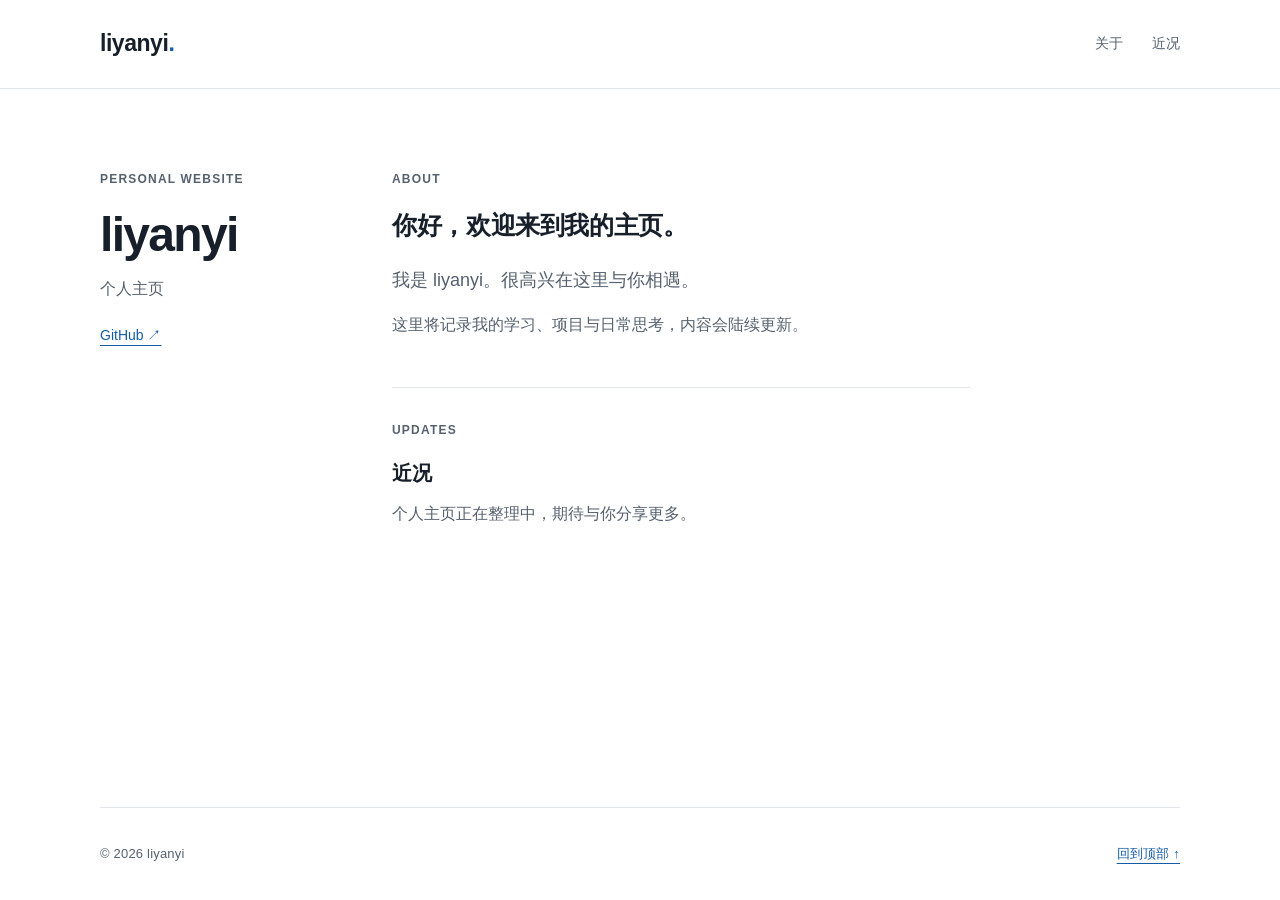
==== index.html @ a484a3bd "Publish liyanyi personal homepage" ====
<!doctype html>
<html lang="zh-CN">
  <head>
    <meta charset="utf-8">
    <meta name="viewport" content="width=device-width, initial-scale=1">
    <meta name="description" content="liyanyi 的个人主页。">
    <link rel="canonical" href="https://liyanyi1123.github.io/">
    <meta name="color-scheme" content="light">
    <title>liyanyi · 个人主页</title>
    <link rel="icon" href="favicon.svg" type="image/svg+xml">
    <link rel="stylesheet" href="style.css">
  </head>
  <body>
    <a class="skip-link" href="#main">跳转到正文</a>
    <header class="header">
      <div class="header-inner">
        <a class="site-name" href="./" aria-label="liyanyi 首页">liyanyi<span aria-hidden="true">.</span></a>
        <nav aria-label="主导航">
          <a href="#about">关于</a>
          <a href="#updates">近况</a>
        </nav>
      </div>
    </header>
    <main id="main" class="layout">
      <aside class="profile" aria-label="个人信息">
        <p class="profile-label" lang="en">PERSONAL WEBSITE</p>
        <h1>liyanyi</h1>
        <p class="profile-description">个人主页</p>
        <a class="profile-github" href="https://github.com/liyanyi1123">GitHub ↗</a>
      </aside>
      <div class="content">
        <section id="about" aria-labelledby="about-title">
          <p class="section-label" lang="en">ABOUT</p>
          <h2 id="about-title">你好，欢迎来到我的主页。</h2>
          <p class="intro">我是 liyanyi。很高兴在这里与你相遇。</p>
          <p>这里将记录我的学习、项目与日常思考，内容会陆续更新。</p>
        </section>
        <section id="updates" class="updates" aria-labelledby="updates-title">
          <p class="section-label" lang="en">UPDATES</p>
          <h2 id="updates-title">近况</h2>
          <p>个人主页正在整理中，期待与你分享更多。</p>
        </section>
      </div>
    </main>
    <footer class="footer">
      <span>© 2026 liyanyi</span>
      <a href="#main">回到顶部 ↑</a>
    </footer>
  </body>
</html>
---- style.css ----
:root {
  color-scheme: light;
  --background: #fff;
  --text: #17202a;
  --muted: #56616e;
  --link: #145ba6;
  --border: #e1e5eb;
  font-family: -apple-system, BlinkMacSystemFont, "Segoe UI", "PingFang SC", "Microsoft YaHei", sans-serif;
  font-size: 16px;
  line-height: 1.7;
  color: var(--text);
  background: var(--background);
}
* { box-sizing: border-box; }
body { margin: 0; min-height: 100svh; display: flex; flex-direction: column; }
a { color: var(--link); text-underline-offset: 5px; }
a:hover { text-decoration-thickness: 2px; }
a:focus-visible { outline: 2px solid var(--link); outline-offset: 5px; }
[id] { scroll-margin-top: 24px; }
.skip-link { position: absolute; top: 12px; left: 12px; padding: 12px; background: #fff; z-index: 2; transform: translateY(-200%); }
.skip-link:focus { transform: translateY(0); }
.header { border-bottom: 1px solid var(--border); }
.header-inner, .layout, .footer { width: min(1080px, calc(100% - 96px)); margin-inline: auto; }
.header-inner { min-height: 88px; display: flex; justify-content: space-between; align-items: center; gap: 24px; }
.site-name { color: var(--text); font-weight: 600; font-size: 23px; letter-spacing: -0.02em; text-decoration: none; }
.site-name span { color: var(--link); }
nav { display: flex; gap: 28px; }
nav a { display: inline-flex; align-items: center; min-height: 44px; color: var(--muted); text-decoration: none; font-size: 14px; letter-spacing: .015em; }
nav a:hover { color: var(--link); text-decoration: underline; }
.layout { display: grid; grid-template-columns: 220px minmax(0, 1fr); gap: 72px; padding-block: 80px 96px; flex: 1; }
.profile { align-self: start; }
.profile-label, .section-label { color: var(--muted); font-size: 12px; font-weight: 600; letter-spacing: .1em; margin: 0 0 18px; }
h1 { font-size: 48px; font-weight: 600; line-height: 1.15; letter-spacing: -.035em; margin: 0 0 12px; }
.profile-description { color: var(--muted); margin: 0; }
.profile-github { display: inline-flex; align-items: center; min-height: 44px; margin-top: 12px; font-size: 14px; }
.content { max-width: 65ch; min-width: 0; }
h2 { font-size: 25px; font-weight: 600; line-height: 1.5; letter-spacing: -.015em; margin: 0 0 20px; text-wrap: balance; }
p { margin: 0 0 16px; text-wrap: pretty; }
.intro { font-size: 18px; }
.content section > p:not(.section-label) { color: var(--muted); }
.updates { margin-top: 48px; padding-top: 32px; border-top: 1px solid var(--border); }
.updates h2 { font-size: 20px; margin-bottom: 12px; }
.footer { border-top: 1px solid var(--border); padding-block: 24px; display: flex; align-items: center; justify-content: space-between; gap: 24px; color: var(--muted); font-size: 13px; letter-spacing: .015em; }
.footer a { min-height: 44px; display: inline-flex; align-items: center; }
@media (max-width: 800px) {
  .layout { grid-template-columns: 180px minmax(0, 1fr); gap: 40px; }
}
@media (max-width: 680px) {
  .header-inner, .layout, .footer { width: calc(100% - 48px); }
  .header-inner { min-height: 76px; }
  nav { gap: 20px; }
  .layout { grid-template-columns: 1fr; gap: 40px; padding-block: 40px 64px; }
  .profile { padding-bottom: 32px; border-bottom: 1px solid var(--border); }
  h1 { font-size: 40px; }
  h2 { font-size: 23px; }
  .updates { margin-top: 32px; }
}
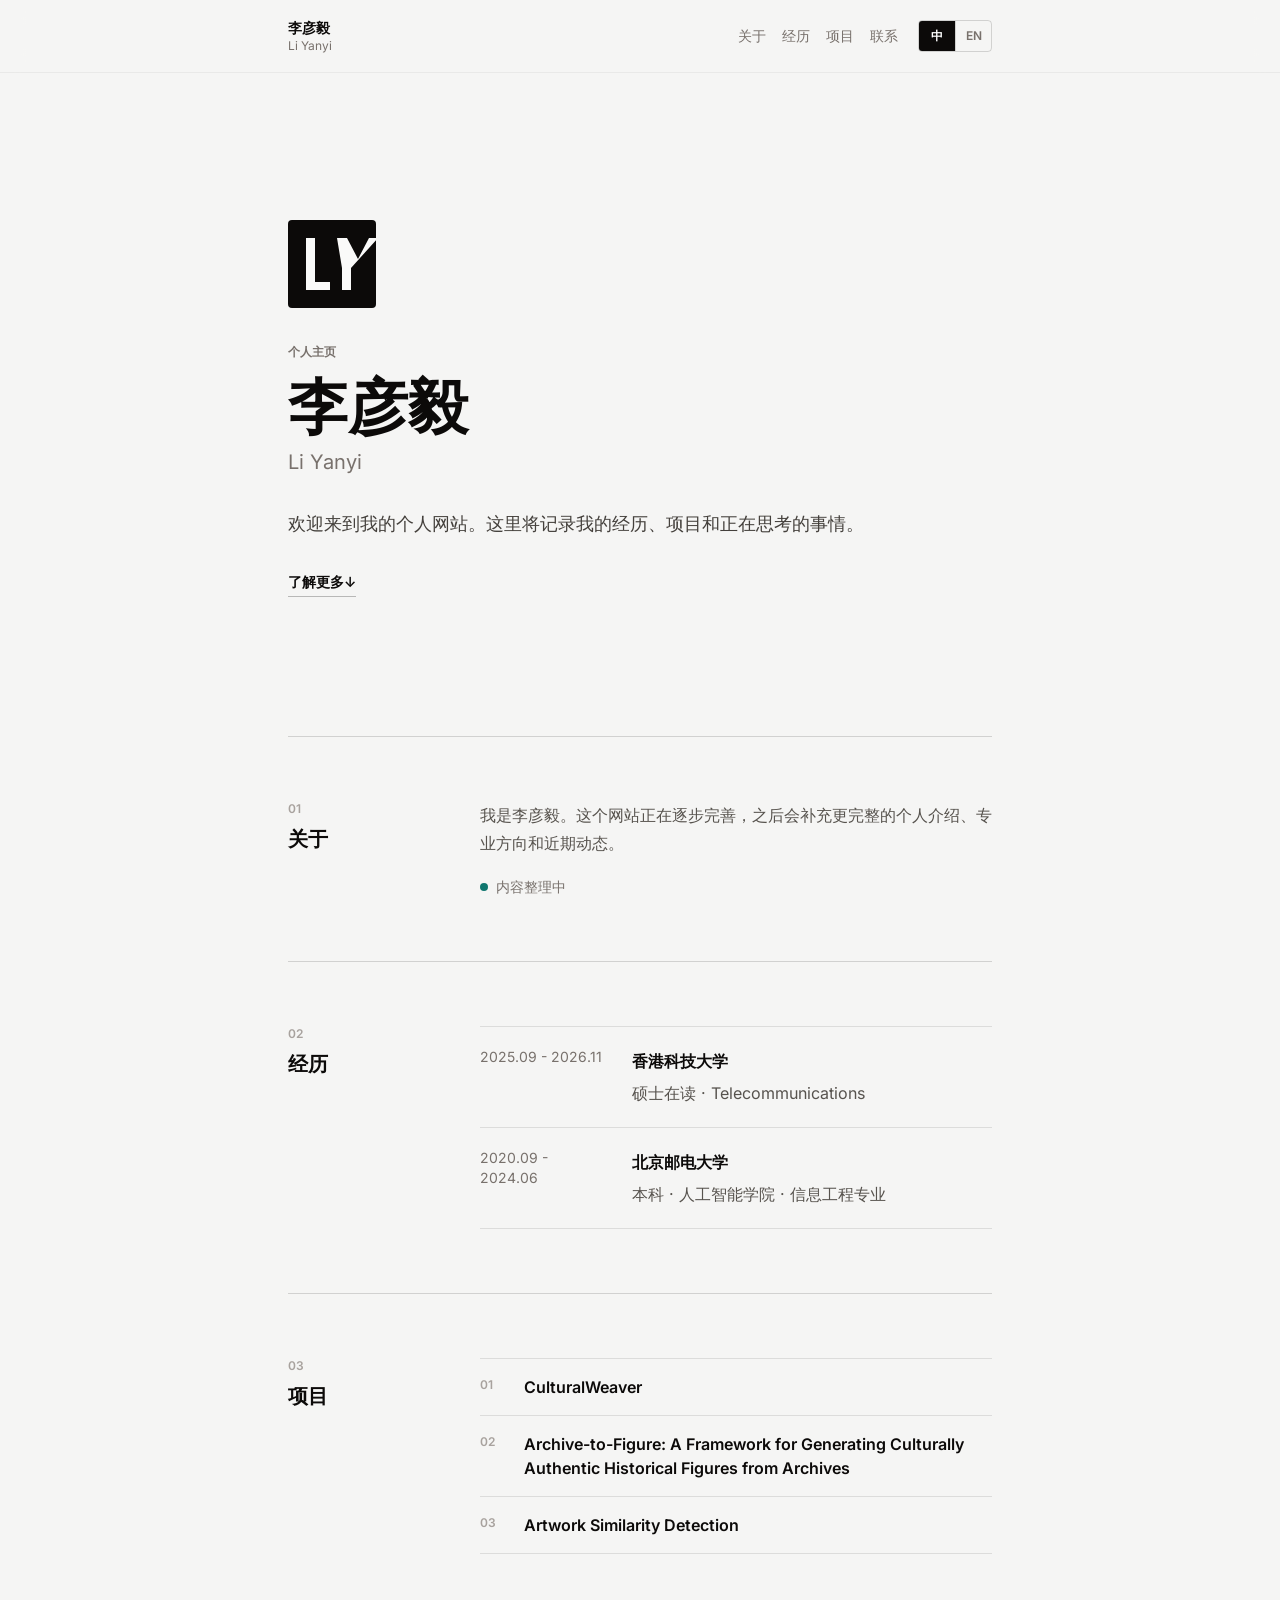
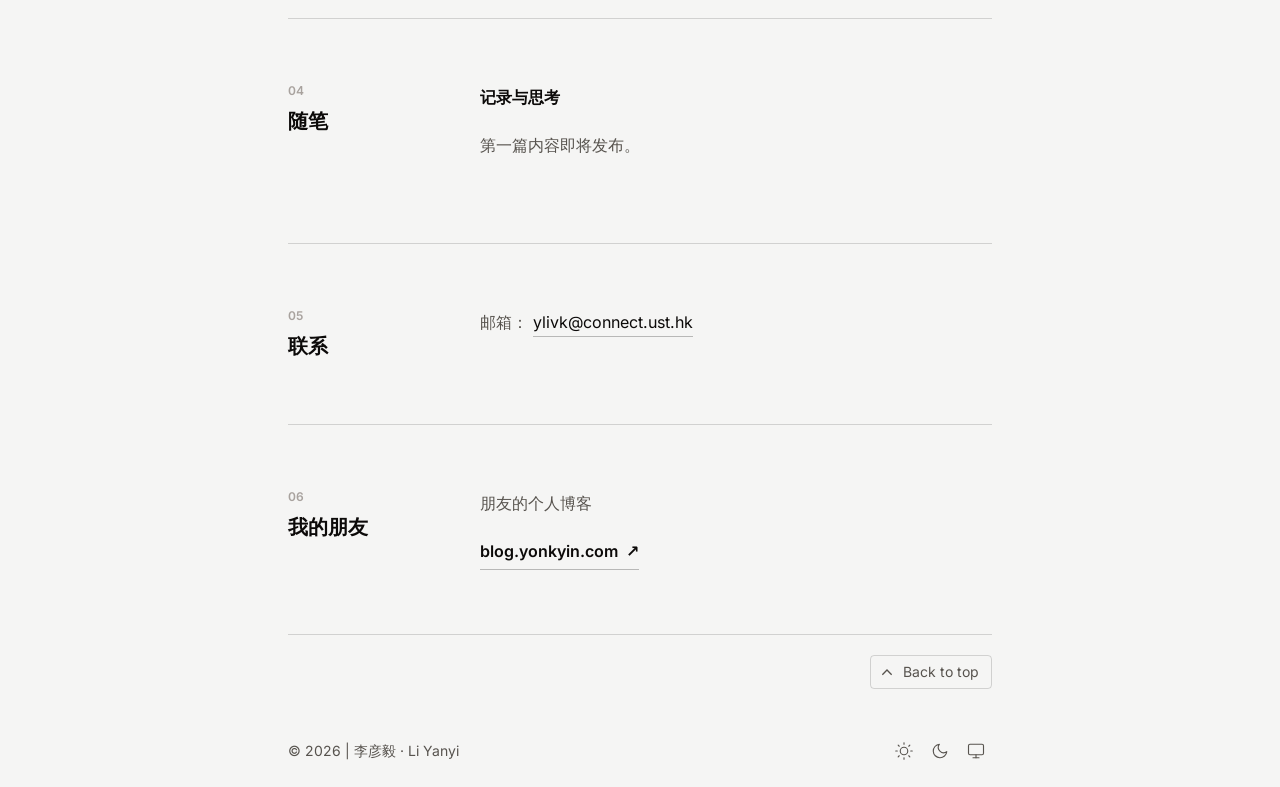
==== commit 794b2827: "Replace starter homepage with bilingual Li Yanyi portfolio" ====
--- a/index.html
+++ b/index.html
@@ -1,50 +1,159 @@
-<!doctype html>
-<html lang="zh-CN">
-  <head>
-    <meta charset="utf-8">
-    <meta name="viewport" content="width=device-width, initial-scale=1">
-    <meta name="description" content="liyanyi 的个人主页。">
-    <link rel="canonical" href="https://liyanyi1123.github.io/">
-    <meta name="color-scheme" content="light">
-    <title>liyanyi · 个人主页</title>
-    <link rel="icon" href="favicon.svg" type="image/svg+xml">
-    <link rel="stylesheet" href="style.css">
-  </head>
-  <body>
-    <a class="skip-link" href="#main">跳转到正文</a>
-    <header class="header">
-      <div class="header-inner">
-        <a class="site-name" href="./" aria-label="liyanyi 首页">liyanyi<span aria-hidden="true">.</span></a>
-        <nav aria-label="主导航">
-          <a href="#about">关于</a>
-          <a href="#updates">近况</a>
-        </nav>
-      </div>
-    </header>
-    <main id="main" class="layout">
-      <aside class="profile" aria-label="个人信息">
-        <p class="profile-label" lang="en">PERSONAL WEBSITE</p>
-        <h1>liyanyi</h1>
-        <p class="profile-description">个人主页</p>
-        <a class="profile-github" href="https://github.com/liyanyi1123">GitHub ↗</a>
-      </aside>
-      <div class="content">
-        <section id="about" aria-labelledby="about-title">
-          <p class="section-label" lang="en">ABOUT</p>
-          <h2 id="about-title">你好，欢迎来到我的主页。</h2>
-          <p class="intro">我是 liyanyi。很高兴在这里与你相遇。</p>
-          <p>这里将记录我的学习、项目与日常思考，内容会陆续更新。</p>
-        </section>
-        <section id="updates" class="updates" aria-labelledby="updates-title">
-          <p class="section-label" lang="en">UPDATES</p>
-          <h2 id="updates-title">近况</h2>
-          <p>个人主页正在整理中，期待与你分享更多。</p>
-        </section>
-      </div>
-    </main>
-    <footer class="footer">
-      <span>© 2026 liyanyi</span>
-      <a href="#main">回到顶部 ↑</a>
-    </footer>
-  </body>
-</html>
+<!DOCTYPE html><html lang="zh-CN" data-language="zh"> <head><!-- Global Metadata --><meta charset="utf-8"><meta name="viewport" content="width=device-width,initial-scale=1"><link rel="icon" type="image/svg+xml" href="/liyanyi-mark.svg"><meta name="generator" content="Astro v5.18.2"><!-- Font preloads --><link rel="preload" href="/_astro/inter-latin-400-normal.C38fXH4l.woff2" as="font" type="font/woff2" crossorigin><link rel="preload" href="/_astro/inter-latin-600-normal.LgqL8muc.woff2" as="font" type="font/woff2" crossorigin><!-- Canonical URL --><link rel="canonical" href="https://liyanyi1123.github.io/"><!-- Primary Meta Tags --><title>李彦毅 · Li Yanyi</title><meta name="title" content="李彦毅 · Li Yanyi"><meta name="description" content="李彦毅的个人网站。The personal website of Li Yanyi."><!-- Open Graph / Facebook --><meta property="og:type" content="website"><meta property="og:url" content="https://liyanyi1123.github.io/"><meta property="og:title" content="李彦毅 · Li Yanyi"><meta property="og:description" content="李彦毅的个人网站。The personal website of Li Yanyi."><!-- Twitter --><meta property="twitter:card" content="summary_large_image"><meta property="twitter:url" content="https://liyanyi1123.github.io/"><meta property="twitter:title" content="李彦毅 · Li Yanyi"><meta property="twitter:description" content="李彦毅的个人网站。The personal website of Li Yanyi."><meta name="astro-view-transitions-enabled" content="true"><meta name="astro-view-transitions-fallback" content="animate"><script type="module" src="/_astro/ClientRouter.astro_astro_type_script_index_0_lang.CDGfc0hd.js"></script><script type="module">document.addEventListener("astro:before-swap",e=>[...e.newDocument.head.querySelectorAll('link[as="font"]')].forEach(o=>o.remove()));</script><script>
+  function init() {
+    preloadTheme();
+    preloadLanguage();
+    onScroll();
+    animate();
+
+    const backToTop = document.getElementById("back-to-top");
+    backToTop?.addEventListener("click", (event) => scrollToTop(event));
+
+    const backToPrev = document.getElementById("back-to-prev");
+    backToPrev?.addEventListener("click", () => window.history.back());
+
+    const lightThemeButton = document.getElementById("light-theme-button");
+    lightThemeButton?.addEventListener("click", () => {
+      localStorage.setItem("theme", "light");
+      toggleTheme(false);
+    });
+
+    const darkThemeButton = document.getElementById("dark-theme-button");
+    darkThemeButton?.addEventListener("click", () => {
+      localStorage.setItem("theme", "dark");
+      toggleTheme(true);
+    });
+
+    const systemThemeButton = document.getElementById("system-theme-button");
+    systemThemeButton?.addEventListener("click", () => {
+      localStorage.setItem("theme", "system");
+      toggleTheme(window.matchMedia("(prefers-color-scheme: dark)").matches);
+    });
+
+    const zhLanguageButton = document.getElementById("language-zh-button");
+    zhLanguageButton?.addEventListener("click", () => setLanguage("zh"));
+
+    const enLanguageButton = document.getElementById("language-en-button");
+    enLanguageButton?.addEventListener("click", () => setLanguage("en"));
+
+    window.matchMedia("(prefers-color-scheme: dark)")
+      .addEventListener("change", event => {
+        if (localStorage.theme === "system" || !localStorage.theme) {
+          toggleTheme(event.matches);
+        }
+      }
+    );
+
+    document.addEventListener("scroll", onScroll);
+  }
+
+  function animate() {
+    const animateElements = document.querySelectorAll(".animate");
+
+    animateElements.forEach((element, index) => {
+      setTimeout(() => {
+        element.classList.add("show");
+      }, index * 150);
+    });
+  }
+
+  function onScroll() {
+    if (window.scrollY > 0) {
+      document.documentElement.classList.add("scrolled");
+    } else {
+      document.documentElement.classList.remove("scrolled");
+    }
+  }
+
+  function scrollToTop(event) {
+    event.preventDefault();
+    window.scrollTo({
+      top: 0,
+      behavior: "smooth"
+    });
+  }
+
+function toggleTheme(dark) {
+    const css = document.createElement("style");
+
+    css.appendChild(
+      document.createTextNode(
+        `* {
+             -webkit-transition: none !important;
+             -moz-transition: none !important;
+             -o-transition: none !important;
+             -ms-transition: none !important;
+             transition: none !important;
+          }
+        `,
+      )
+    );
+
+    document.head.appendChild(css);
+
+    if (dark) {
+      document.documentElement.classList.add("dark");
+    } else {
+      document.documentElement.classList.remove("dark");
+    }
+
+  window.getComputedStyle(css).opacity;
+    document.head.removeChild(css);
+  }
+
+  function preloadTheme() {
+    const userTheme = localStorage.theme;
+
+    if (userTheme === "light" || userTheme === "dark") {
+      toggleTheme(userTheme === "dark");
+    } else {
+      toggleTheme(window.matchMedia("(prefers-color-scheme: dark)").matches);
+    }
+  }
+
+  function setLanguage(language) {
+    localStorage.setItem("language", language);
+    document.documentElement.dataset.language = language;
+    document.documentElement.lang = language === "zh" ? "zh-CN" : "en";
+
+    const zhButton = document.getElementById("language-zh-button");
+    const enButton = document.getElementById("language-en-button");
+    zhButton?.setAttribute("aria-pressed", String(language === "zh"));
+    enButton?.setAttribute("aria-pressed", String(language === "en"));
+  }
+
+  function preloadLanguage() {
+    const savedLanguage = localStorage.getItem("language");
+    setLanguage(savedLanguage === "en" ? "en" : "zh");
+  }
+
+  document.addEventListener("DOMContentLoaded", () => init());
+  document.addEventListener("astro:after-swap", () => init());
+  preloadTheme();
+  preloadLanguage();
+</script><link rel="stylesheet" href="/_astro/index.DJb2zrpa.css"></head> <body> <header> <div class="mx-auto w-full max-w-screen-md px-5 sm:px-8">  <div class="header-row"> <a href="/" target="_self" class="inline-block decoration-black/15 dark:decoration-white/30 hover:decoration-black/25 hover:dark:decoration-white/50 text-current hover:text-black hover:dark:text-white transition-colors duration-300 ease-in-out" aria-label="李彦毅主页 / Li Yanyi home">  <span class="brand-name">李彦毅</span> <span class="brand-name-en" lang="en">Li Yanyi</span>  </a> <div class="header-actions"> <nav class="site-nav" aria-label="主导航 / Primary navigation"> <a href="/#about"> <span class="lang-zh" lang="zh-CN">关于</span> <span class="lang-en" lang="en">About</span> </a> <a href="/#experience"> <span class="lang-zh" lang="zh-CN">经历</span> <span class="lang-en" lang="en">Experience</span> </a> <a href="/#projects"> <span class="lang-zh" lang="zh-CN">项目</span> <span class="lang-en" lang="en">Projects</span> </a> <a href="/#contact"> <span class="lang-zh" lang="zh-CN">联系</span> <span class="lang-en" lang="en">Contact</span> </a> </nav> <div class="language-switch" role="group" aria-label="语言 / Language"> <button id="language-zh-button" type="button" aria-pressed="true" lang="zh-CN">
+中
+</button> <button id="language-en-button" type="button" aria-pressed="false" lang="en">
+EN
+</button> </div> </div> </div>  </div> </header> <main>  <div class="mx-auto w-full max-w-screen-md px-5 sm:px-8">  <section class="hero animate" aria-labelledby="page-title"> <img class="brand-mark" src="/liyanyi-mark.svg" width="88" height="88" alt="" aria-hidden="true"> <p class="eyebrow"> <span class="lang-zh" lang="zh-CN">个人主页</span> <span class="lang-en" lang="en">Personal website</span> </p> <h1 id="page-title">李彦毅</h1> <p class="english-name" lang="en">Li Yanyi</p> <div class="hero-copy"> <p class="lang-zh" lang="zh-CN">
+欢迎来到我的个人网站。这里将记录我的经历、项目和正在思考的事情。
+</p> <p class="lang-en" lang="en">
+Welcome to my personal website. This is where I will share my experience,
+          projects, and ideas in progress.
+</p> </div> <a class="text-link" href="#about"> <span class="lang-zh" lang="zh-CN">了解更多</span> <span class="lang-en" lang="en">Learn more</span> <span aria-hidden="true"> ↓</span> </a> </section> <div class="section-list"> <section id="about" class="profile-section animate" aria-labelledby="about-title"> <div class="section-heading"> <p class="section-index">01</p> <h2 id="about-title"> <span class="lang-zh" lang="zh-CN">关于</span> <span class="lang-en" lang="en">About</span> </h2> </div> <div class="section-copy"> <p class="lang-zh" lang="zh-CN">
+我是李彦毅。这个网站正在逐步完善，之后会补充更完整的个人介绍、专业方向和近期动态。
+</p> <p class="lang-en" lang="en">
+I am Li Yanyi. This website is a work in progress; a fuller introduction,
+            professional focus, and recent updates will be added here.
+</p> <p class="status-line"> <span class="status-dot" aria-hidden="true"></span> <span class="lang-zh" lang="zh-CN">内容整理中</span> <span class="lang-en" lang="en">Content in progress</span> </p> </div> </section> <section id="experience" class="profile-section animate" aria-labelledby="experience-title"> <div class="section-heading"> <p class="section-index">02</p> <h2 id="experience-title"> <span class="lang-zh" lang="zh-CN">经历</span> <span class="lang-en" lang="en">Experience</span> </h2> </div> <div class="section-copy max-w-[42rem]"> <ol class="border-t border-black/10 dark:border-white/10" aria-label="教育经历 / Education"> <li class="grid gap-3 border-b border-black/10 py-5 sm:grid-cols-[8rem_minmax(0,1fr)] sm:gap-6 dark:border-white/10"> <p class="text-sm text-stone-500 dark:text-stone-400">2025.09 - 2026.11</p> <div class="space-y-1"> <p class="font-semibold text-stone-950 dark:text-white"> <span class="lang-zh" lang="zh-CN">香港科技大学</span> <span class="lang-en" lang="en">The Hong Kong University of Science and Technology</span> </p> <p> <span class="lang-zh" lang="zh-CN">硕士在读 · Telecommunications</span> <span class="lang-en" lang="en">Master's student · Telecommunications</span> </p> </div> </li> <li class="grid gap-3 border-b border-black/10 py-5 sm:grid-cols-[8rem_minmax(0,1fr)] sm:gap-6 dark:border-white/10"> <p class="text-sm text-stone-500 dark:text-stone-400">2020.09 - 2024.06</p> <div class="space-y-1"> <p class="font-semibold text-stone-950 dark:text-white"> <span class="lang-zh" lang="zh-CN">北京邮电大学</span> <span class="lang-en" lang="en">Beijing University of Posts and Telecommunications</span> </p> <p> <span class="lang-zh" lang="zh-CN">本科 · 人工智能学院 · 信息工程专业</span> <span class="lang-en" lang="en">Bachelor's · School of Artificial Intelligence · Information Engineering</span> </p> </div> </li> </ol> </div> </section> <section id="projects" class="profile-section animate" aria-labelledby="projects-title"> <div class="section-heading"> <p class="section-index">03</p> <h2 id="projects-title"> <span class="lang-zh" lang="zh-CN">项目</span> <span class="lang-en" lang="en">Projects</span> </h2> </div> <div class="section-copy max-w-[42rem]"> <ol class="border-t border-black/10 dark:border-white/10" aria-label="项目列表 / Project list"> <li class="grid grid-cols-[2rem_minmax(0,1fr)] gap-3 border-b border-black/10 py-4 dark:border-white/10"> <span class="pt-0.5 text-xs font-semibold text-stone-400 dark:text-stone-500" aria-hidden="true">01</span> <p class="font-semibold leading-6 text-stone-950 [overflow-wrap:anywhere] dark:text-white">
+CulturalWeaver
+</p> </li> <li class="grid grid-cols-[2rem_minmax(0,1fr)] gap-3 border-b border-black/10 py-4 dark:border-white/10"> <span class="pt-0.5 text-xs font-semibold text-stone-400 dark:text-stone-500" aria-hidden="true">02</span> <p class="font-semibold leading-6 text-stone-950 [overflow-wrap:anywhere] dark:text-white">
+Archive-to-Figure: A Framework for Generating Culturally Authentic Historical
+                Figures from Archives
+</p> </li> <li class="grid grid-cols-[2rem_minmax(0,1fr)] gap-3 border-b border-black/10 py-4 dark:border-white/10"> <span class="pt-0.5 text-xs font-semibold text-stone-400 dark:text-stone-500" aria-hidden="true">03</span> <p class="font-semibold leading-6 text-stone-950 [overflow-wrap:anywhere] dark:text-white">
+Artwork Similarity Detection
+</p> </li> </ol> </div> </section> <section id="notes" class="profile-section animate" aria-labelledby="notes-title"> <div class="section-heading"> <p class="section-index">04</p> <h2 id="notes-title"> <span class="lang-zh" lang="zh-CN">随笔</span> <span class="lang-en" lang="en">Notes</span> </h2> </div> <div class="section-copy placeholder-row"> <p class="placeholder-title"> <span class="lang-zh" lang="zh-CN">记录与思考</span> <span class="lang-en" lang="en">Writing and ideas</span> </p> <p class="lang-zh" lang="zh-CN">第一篇内容即将发布。</p> <p class="lang-en" lang="en">The first note is coming soon.</p> </div> </section> <section id="contact" class="profile-section animate" aria-labelledby="contact-title"> <div class="section-heading"> <p class="section-index">05</p> <h2 id="contact-title"> <span class="lang-zh" lang="zh-CN">联系</span> <span class="lang-en" lang="en">Contact</span> </h2> </div> <div class="section-copy"> <p> <span class="lang-zh" lang="zh-CN">邮箱：</span> <span class="lang-en" lang="en">Email: </span> <a class="inline-block border-b border-black/25 text-stone-950 transition-colors duration-200 [overflow-wrap:anywhere] hover:border-black dark:border-white/30 dark:text-white dark:hover:border-white" href="mailto:ylivk@connect.ust.hk">ylivk@connect.ust.hk</a> </p> </div> </section> <section id="friend" class="profile-section animate" aria-labelledby="friend-title"> <div class="section-heading"> <p class="section-index">06</p> <h2 id="friend-title"> <span class="lang-zh" lang="zh-CN">我的朋友</span> <span class="lang-en" lang="en">My friend</span> </h2> </div> <div class="section-copy"> <p class="lang-zh" lang="zh-CN">朋友的个人博客</p> <p class="lang-en" lang="en">A friend's personal blog</p> <a class="inline-flex items-center gap-2 border-b border-black/25 pb-1 font-semibold text-stone-950 transition-colors duration-200 [overflow-wrap:anywhere] hover:border-black dark:border-white/30 dark:text-white dark:hover:border-white" href="https://blog.yonkyin.com" target="_blank" rel="noreferrer" aria-label="blog.yonkyin.com（在新标签页打开） / opens in a new tab">
+blog.yonkyin.com
+<span aria-hidden="true">↗</span> </a> </div> </section> </div>  </div>  </main> <footer class="animate"> <div class="mx-auto w-full max-w-screen-md px-5 sm:px-8">  <div class="relative"> <div class="absolute right-0 -top-20"> <button id="back-to-top" class="relative group w-fit flex pl-8 pr-3 py-1.5 flex-nowrap rounded border border-black/15 dark:border-white/20 hover:bg-black/5 dark:hover:bg-white/5 hover:text-black dark:hover:text-white transition-colors duration-300 ease-in-out"> <svg xmlns="http://www.w3.org/2000/svg" viewBox="0 0 24 24" class="absolute top-1/2 left-2 -translate-y-1/2 size-4 stroke-2 fill-none stroke-current rotate-90"> <line x1="5" y1="12" x2="19" y2="12" class="translate-x-2 group-hover:translate-x-0 scale-x-0 group-hover:scale-x-100 transition-transform duration-300 ease-in-out"></line> <polyline points="12 5 5 12 12 19" class="translate-x-1 group-hover:translate-x-0 transition-transform duration-300 ease-in-out"></polyline> </svg> <div class="text-sm">
+Back to top
+</div> </button> </div> </div> <div class="flex justify-between items-center"> <div>
+&copy; 2026 | 李彦毅 · Li Yanyi </div> <div class="flex flex-wrap gap-1 items-center"> <button id="light-theme-button" aria-label="浅色模式 / Light theme" class="group size-8 flex items-center justify-center rounded-full"> <svg xmlns="http://www.w3.org/2000/svg" width="18" height="18" viewBox="0 0 24 24" fill="none" stroke="currentColor" stroke-width="1.5" stroke-linecap="round" stroke-linejoin="round" class="group-hover:stroke-black group-hover:dark:stroke-white transition-colors duration-300 ease-in-out"> <circle cx="12" cy="12" r="5"></circle> <line x1="12" y1="1" x2="12" y2="3"></line> <line x1="12" y1="21" x2="12" y2="23"></line> <line x1="4.22" y1="4.22" x2="5.64" y2="5.64"></line> <line x1="18.36" y1="18.36" x2="19.78" y2="19.78"></line> <line x1="1" y1="12" x2="3" y2="12"></line> <line x1="21" y1="12" x2="23" y2="12"></line> <line x1="4.22" y1="19.78" x2="5.64" y2="18.36"></line> <line x1="18.36" y1="5.64" x2="19.78" y2="4.22"></line> </svg> </button> <button id="dark-theme-button" aria-label="深色模式 / Dark theme" class="group size-8 flex items-center justify-center rounded-full"> <svg xmlns="http://www.w3.org/2000/svg" width="18" height="18" viewBox="0 0 24 24" fill="none" stroke="currentColor" stroke-width="1.5" stroke-linecap="round" stroke-linejoin="round" class="group-hover:stroke-black group-hover:dark:stroke-white transition-colors duration-300 ease-in-out"> <path d="M21 12.79A9 9 0 1 1 11.21 3 7 7 0 0 0 21 12.79z"></path> </svg> </button> <button id="system-theme-button" aria-label="跟随系统 / System theme" class="group size-8 flex items-center justify-center rounded-full"> <svg xmlns="http://www.w3.org/2000/svg" width="18" height="18" viewBox="0 0 24 24" fill="none" stroke="currentColor" stroke-width="1.5" stroke-linecap="round" stroke-linejoin="round" class="group-hover:stroke-black group-hover:dark:stroke-white transition-colors duration-300 ease-in-out"> <rect x="2" y="3" width="20" height="14" rx="2" ry="2"></rect> <line x1="8" y1="21" x2="16" y2="21"></line> <line x1="12" y1="17" x2="12" y2="21"></line> </svg> </button> </div> </div>  </div> </footer> </body></html>
--- a/_astro/index.DJb2zrpa.css
+++ b/_astro/index.DJb2zrpa.css
@@ -0,0 +1 @@
+*,:before,:after{--tw-border-spacing-x: 0;--tw-border-spacing-y: 0;--tw-translate-x: 0;--tw-translate-y: 0;--tw-rotate: 0;--tw-skew-x: 0;--tw-skew-y: 0;--tw-scale-x: 1;--tw-scale-y: 1;--tw-pan-x: ;--tw-pan-y: ;--tw-pinch-zoom: ;--tw-scroll-snap-strictness: proximity;--tw-gradient-from-position: ;--tw-gradient-via-position: ;--tw-gradient-to-position: ;--tw-ordinal: ;--tw-slashed-zero: ;--tw-numeric-figure: ;--tw-numeric-spacing: ;--tw-numeric-fraction: ;--tw-ring-inset: ;--tw-ring-offset-width: 0px;--tw-ring-offset-color: #fff;--tw-ring-color: rgb(59 130 246 / .5);--tw-ring-offset-shadow: 0 0 #0000;--tw-ring-shadow: 0 0 #0000;--tw-shadow: 0 0 #0000;--tw-shadow-colored: 0 0 #0000;--tw-blur: ;--tw-brightness: ;--tw-contrast: ;--tw-grayscale: ;--tw-hue-rotate: ;--tw-invert: ;--tw-saturate: ;--tw-sepia: ;--tw-drop-shadow: ;--tw-backdrop-blur: ;--tw-backdrop-brightness: ;--tw-backdrop-contrast: ;--tw-backdrop-grayscale: ;--tw-backdrop-hue-rotate: ;--tw-backdrop-invert: ;--tw-backdrop-opacity: ;--tw-backdrop-saturate: ;--tw-backdrop-sepia: ;--tw-contain-size: ;--tw-contain-layout: ;--tw-contain-paint: ;--tw-contain-style: }::backdrop{--tw-border-spacing-x: 0;--tw-border-spacing-y: 0;--tw-translate-x: 0;--tw-translate-y: 0;--tw-rotate: 0;--tw-skew-x: 0;--tw-skew-y: 0;--tw-scale-x: 1;--tw-scale-y: 1;--tw-pan-x: ;--tw-pan-y: ;--tw-pinch-zoom: ;--tw-scroll-snap-strictness: proximity;--tw-gradient-from-position: ;--tw-gradient-via-position: ;--tw-gradient-to-position: ;--tw-ordinal: ;--tw-slashed-zero: ;--tw-numeric-figure: ;--tw-numeric-spacing: ;--tw-numeric-fraction: ;--tw-ring-inset: ;--tw-ring-offset-width: 0px;--tw-ring-offset-color: #fff;--tw-ring-color: rgb(59 130 246 / .5);--tw-ring-offset-shadow: 0 0 #0000;--tw-ring-shadow: 0 0 #0000;--tw-shadow: 0 0 #0000;--tw-shadow-colored: 0 0 #0000;--tw-blur: ;--tw-brightness: ;--tw-contrast: ;--tw-grayscale: ;--tw-hue-rotate: ;--tw-invert: ;--tw-saturate: ;--tw-sepia: ;--tw-drop-shadow: ;--tw-backdrop-blur: ;--tw-backdrop-brightness: ;--tw-backdrop-contrast: ;--tw-backdrop-grayscale: ;--tw-backdrop-hue-rotate: ;--tw-backdrop-invert: ;--tw-backdrop-opacity: ;--tw-backdrop-saturate: ;--tw-backdrop-sepia: ;--tw-contain-size: ;--tw-contain-layout: ;--tw-contain-paint: ;--tw-contain-style: }*,:before,:after{box-sizing:border-box;border-width:0;border-style:solid;border-color:#e5e7eb}:before,:after{--tw-content: ""}html,:host{line-height:1.5;-webkit-text-size-adjust:100%;-moz-tab-size:4;-o-tab-size:4;tab-size:4;font-family:Inter,PingFang SC,Hiragino Sans GB,Microsoft YaHei,ui-sans-serif,system-ui,sans-serif,"Apple Color Emoji","Segoe UI Emoji",Segoe UI Symbol,"Noto Color Emoji";font-feature-settings:normal;font-variation-settings:normal;-webkit-tap-highlight-color:transparent}body{margin:0;line-height:inherit}hr{height:0;color:inherit;border-top-width:1px}abbr:where([title]){-webkit-text-decoration:underline dotted;text-decoration:underline dotted}h1,h2,h3,h4,h5,h6{font-size:inherit;font-weight:inherit}a{color:inherit;text-decoration:inherit}b,strong{font-weight:bolder}code,kbd,samp,pre{font-family:ui-monospace,SFMono-Regular,Menlo,Monaco,Consolas,Liberation Mono,Courier New,monospace;font-feature-settings:normal;font-variation-settings:normal;font-size:1em}small{font-size:80%}sub,sup{font-size:75%;line-height:0;position:relative;vertical-align:baseline}sub{bottom:-.25em}sup{top:-.5em}table{text-indent:0;border-color:inherit;border-collapse:collapse}button,input,optgroup,select,textarea{font-family:inherit;font-feature-settings:inherit;font-variation-settings:inherit;font-size:100%;font-weight:inherit;line-height:inherit;letter-spacing:inherit;color:inherit;margin:0;padding:0}button,select{text-transform:none}button,input:where([type=button]),input:where([type=reset]),input:where([type=submit]){-webkit-appearance:button;background-color:transparent;background-image:none}:-moz-focusring{outline:auto}:-moz-ui-invalid{box-shadow:none}progress{vertical-align:baseline}::-webkit-inner-spin-button,::-webkit-outer-spin-button{height:auto}[type=search]{-webkit-appearance:textfield;outline-offset:-2px}::-webkit-search-decoration{-webkit-appearance:none}::-webkit-file-upload-button{-webkit-appearance:button;font:inherit}summary{display:list-item}blockquote,dl,dd,h1,h2,h3,h4,h5,h6,hr,figure,p,pre{margin:0}fieldset{margin:0;padding:0}legend{padding:0}ol,ul,menu{list-style:none;margin:0;padding:0}dialog{padding:0}textarea{resize:vertical}input::-moz-placeholder,textarea::-moz-placeholder{opacity:1;color:#9ca3af}input::placeholder,textarea::placeholder{opacity:1;color:#9ca3af}button,[role=button]{cursor:pointer}:disabled{cursor:default}img,svg,video,canvas,audio,iframe,embed,object{display:block;vertical-align:middle}img,video{max-width:100%;height:auto}[hidden]:where(:not([hidden=until-found])){display:none}.absolute{position:absolute}.relative{position:relative}.-top-20{top:-5rem}.left-2{left:.5rem}.right-0{right:0}.right-2{right:.5rem}.top-1\/2{top:50%}.mx-auto{margin-left:auto;margin-right:auto}.inline-block{display:inline-block}.flex{display:flex}.inline-flex{display:inline-flex}.grid{display:grid}.size-4{width:1rem;height:1rem}.size-5{width:1.25rem;height:1.25rem}.size-8{width:2rem;height:2rem}.w-fit{width:-moz-fit-content;width:fit-content}.w-full{width:100%}.max-w-\[42rem\]{max-width:42rem}.max-w-screen-md{max-width:768px}.flex-1{flex:1 1 0%}.-translate-x-1{--tw-translate-x: -.25rem;transform:translate(var(--tw-translate-x),var(--tw-translate-y)) rotate(var(--tw-rotate)) skew(var(--tw-skew-x)) skewY(var(--tw-skew-y)) scaleX(var(--tw-scale-x)) scaleY(var(--tw-scale-y))}.-translate-y-1\/2{--tw-translate-y: -50%;transform:translate(var(--tw-translate-x),var(--tw-translate-y)) rotate(var(--tw-rotate)) skew(var(--tw-skew-x)) skewY(var(--tw-skew-y)) scaleX(var(--tw-scale-x)) scaleY(var(--tw-scale-y))}.translate-x-1{--tw-translate-x: .25rem;transform:translate(var(--tw-translate-x),var(--tw-translate-y)) rotate(var(--tw-rotate)) skew(var(--tw-skew-x)) skewY(var(--tw-skew-y)) scaleX(var(--tw-scale-x)) scaleY(var(--tw-scale-y))}.translate-x-2{--tw-translate-x: .5rem;transform:translate(var(--tw-translate-x),var(--tw-translate-y)) rotate(var(--tw-rotate)) skew(var(--tw-skew-x)) skewY(var(--tw-skew-y)) scaleX(var(--tw-scale-x)) scaleY(var(--tw-scale-y))}.translate-x-3{--tw-translate-x: .75rem;transform:translate(var(--tw-translate-x),var(--tw-translate-y)) rotate(var(--tw-rotate)) skew(var(--tw-skew-x)) skewY(var(--tw-skew-y)) scaleX(var(--tw-scale-x)) scaleY(var(--tw-scale-y))}.rotate-90{--tw-rotate: 90deg;transform:translate(var(--tw-translate-x),var(--tw-translate-y)) rotate(var(--tw-rotate)) skew(var(--tw-skew-x)) skewY(var(--tw-skew-y)) scaleX(var(--tw-scale-x)) scaleY(var(--tw-scale-y))}.scale-x-0{--tw-scale-x: 0;transform:translate(var(--tw-translate-x),var(--tw-translate-y)) rotate(var(--tw-rotate)) skew(var(--tw-skew-x)) skewY(var(--tw-skew-y)) scaleX(var(--tw-scale-x)) scaleY(var(--tw-scale-y))}.grid-cols-\[2rem_minmax\(0\,1fr\)\]{grid-template-columns:2rem minmax(0,1fr)}.flex-col{flex-direction:column}.flex-wrap{flex-wrap:wrap}.flex-nowrap{flex-wrap:nowrap}.items-center{align-items:center}.justify-center{justify-content:center}.justify-between{justify-content:space-between}.gap-1{gap:.25rem}.gap-2{gap:.5rem}.gap-3{gap:.75rem}.space-y-1>:not([hidden])~:not([hidden]){--tw-space-y-reverse: 0;margin-top:calc(.25rem * calc(1 - var(--tw-space-y-reverse)));margin-bottom:calc(.25rem * var(--tw-space-y-reverse))}.truncate{overflow:hidden;text-overflow:ellipsis;white-space:nowrap}.rounded{border-radius:.25rem}.rounded-full{border-radius:9999px}.rounded-lg{border-radius:.5rem}.border{border-width:1px}.border-b{border-bottom-width:1px}.border-t{border-top-width:1px}.border-black\/10{border-color:#0000001a}.border-black\/15{border-color:#00000026}.border-black\/25{border-color:#00000040}.fill-none{fill:none}.stroke-current{stroke:currentColor}.stroke-2{stroke-width:2}.px-4{padding-left:1rem;padding-right:1rem}.px-5{padding-left:1.25rem;padding-right:1.25rem}.py-1\.5{padding-top:.375rem;padding-bottom:.375rem}.py-3{padding-top:.75rem;padding-bottom:.75rem}.py-4{padding-top:1rem;padding-bottom:1rem}.py-5{padding-top:1.25rem;padding-bottom:1.25rem}.pb-1{padding-bottom:.25rem}.pl-7{padding-left:1.75rem}.pl-8{padding-left:2rem}.pr-10{padding-right:2.5rem}.pr-3{padding-right:.75rem}.pt-0\.5{padding-top:.125rem}.text-sm{font-size:.875rem;line-height:1.25rem}.text-xs{font-size:.75rem;line-height:1rem}.font-semibold{font-weight:600}.leading-6{line-height:1.5rem}.text-current{color:currentColor}.text-stone-400{--tw-text-opacity: 1;color:rgb(168 162 158 / var(--tw-text-opacity, 1))}.text-stone-500{--tw-text-opacity: 1;color:rgb(120 113 108 / var(--tw-text-opacity, 1))}.text-stone-950{--tw-text-opacity: 1;color:rgb(12 10 9 / var(--tw-text-opacity, 1))}.underline{text-decoration-line:underline}.decoration-black\/15{text-decoration-color:#00000026}.underline-offset-2{text-underline-offset:2px}.transition{transition-property:color,background-color,border-color,text-decoration-color,fill,stroke,opacity,box-shadow,transform,filter,backdrop-filter;transition-timing-function:cubic-bezier(.4,0,.2,1);transition-duration:.15s}.transition-colors{transition-property:color,background-color,border-color,text-decoration-color,fill,stroke;transition-timing-function:cubic-bezier(.4,0,.2,1);transition-duration:.15s}.transition-transform{transition-property:transform;transition-timing-function:cubic-bezier(.4,0,.2,1);transition-duration:.15s}.duration-200{transition-duration:.2s}.duration-300{transition-duration:.3s}.ease-in-out{transition-timing-function:cubic-bezier(.4,0,.2,1)}article a{font-family:Inter,PingFang SC,Hiragino Sans GB,Microsoft YaHei,ui-sans-serif,system-ui,sans-serif,"Apple Color Emoji","Segoe UI Emoji",Segoe UI Symbol,"Noto Color Emoji";color:currentColor;text-decoration-line:underline;text-underline-offset:2px;text-decoration-color:#00000026;transition-property:color,background-color,border-color,text-decoration-color,fill,stroke;transition-duration:.3s;transition-timing-function:cubic-bezier(.4,0,.2,1)}article a:is(.dark *){text-decoration-color:#ffffff4d}article a:hover{--tw-text-opacity: 1;color:rgb(0 0 0 / var(--tw-text-opacity, 1));text-decoration-color:#00000040}article a:hover:is(.dark *){--tw-text-opacity: 1;color:rgb(255 255 255 / var(--tw-text-opacity, 1));text-decoration-color:#ffffff80}.\[overflow-wrap\:anywhere\]{overflow-wrap:anywhere}html{overflow-y:scroll;color-scheme:light;scroll-behavior:smooth}html.dark{color-scheme:dark}html,body{width:100%;height:100%}*{letter-spacing:0}body{display:flex;flex-direction:column;--tw-bg-opacity: 1;background-color:rgb(245 245 244 / var(--tw-bg-opacity, 1));font-family:Inter,PingFang SC,Hiragino Sans GB,Microsoft YaHei,ui-sans-serif,system-ui,sans-serif,"Apple Color Emoji","Segoe UI Emoji",Segoe UI Symbol,"Noto Color Emoji";--tw-text-opacity: 1;color:rgb(87 83 78 / var(--tw-text-opacity, 1));-webkit-font-smoothing:antialiased;-moz-osx-font-smoothing:grayscale}body:is(.dark *){--tw-bg-opacity: 1;background-color:rgb(12 10 9 / var(--tw-bg-opacity, 1));--tw-text-opacity: 1;color:rgb(214 211 209 / var(--tw-text-opacity, 1))}header{position:fixed;left:0;right:0;top:0;z-index:50;padding-top:1rem;padding-bottom:1rem;border-bottom-width:1px;border-color:#0000000d;background-color:#f5f5f4e6;--tw-backdrop-blur: blur(12px);backdrop-filter:var(--tw-backdrop-blur) var(--tw-backdrop-brightness) var(--tw-backdrop-contrast) var(--tw-backdrop-grayscale) var(--tw-backdrop-hue-rotate) var(--tw-backdrop-invert) var(--tw-backdrop-opacity) var(--tw-backdrop-saturate) var(--tw-backdrop-sepia)}header:is(.dark *){border-color:#ffffff1a;background-color:#0c0a09d9}main{flex:1 1 0%;padding-bottom:5rem;padding-top:7rem}@media (min-width: 640px){main{padding-top:8rem}}footer{padding-top:1.25rem;padding-bottom:1.25rem;font-size:.875rem;line-height:1.25rem}[id]{scroll-margin-top:6.5rem}a,button{outline:2px solid transparent;outline-offset:2px}a:focus-visible,button:focus-visible{--tw-ring-offset-shadow: var(--tw-ring-inset) 0 0 0 var(--tw-ring-offset-width) var(--tw-ring-offset-color);--tw-ring-shadow: var(--tw-ring-inset) 0 0 0 calc(2px + var(--tw-ring-offset-width)) var(--tw-ring-color);box-shadow:var(--tw-ring-offset-shadow),var(--tw-ring-shadow),var(--tw-shadow, 0 0 #0000);--tw-ring-opacity: 1;--tw-ring-color: rgb(15 118 110 / var(--tw-ring-opacity, 1));--tw-ring-offset-width: 2px;--tw-ring-offset-color: #f5f5f4}a:focus-visible:is(.dark *),button:focus-visible:is(.dark *){--tw-ring-opacity: 1;--tw-ring-color: rgb(45 212 191 / var(--tw-ring-opacity, 1));--tw-ring-offset-color: #0c0a09}html[data-language=zh] .lang-en,html[data-language=en] .lang-zh{display:none!important}.header-row{display:flex;min-height:2.5rem;align-items:center;justify-content:space-between;gap:1rem}.brand-name{display:block;font-size:.875rem;line-height:1.25rem;font-weight:600;--tw-text-opacity: 1;color:rgb(12 10 9 / var(--tw-text-opacity, 1))}.brand-name:is(.dark *){--tw-text-opacity: 1;color:rgb(255 255 255 / var(--tw-text-opacity, 1))}.brand-name-en{display:block;font-size:.75rem;line-height:1rem;--tw-text-opacity: 1;color:rgb(120 113 108 / var(--tw-text-opacity, 1))}.brand-name-en:is(.dark *){--tw-text-opacity: 1;color:rgb(168 162 158 / var(--tw-text-opacity, 1))}.header-actions{display:flex;align-items:center;gap:1.25rem}.site-nav{display:none;align-items:center;gap:1rem;font-size:.875rem;line-height:1.25rem}@media (min-width: 640px){.site-nav{display:flex}}.site-nav a{--tw-text-opacity: 1;color:rgb(120 113 108 / var(--tw-text-opacity, 1));transition-property:color,background-color,border-color,text-decoration-color,fill,stroke;transition-timing-function:cubic-bezier(.4,0,.2,1);transition-duration:.2s}.site-nav a:hover{--tw-text-opacity: 1;color:rgb(12 10 9 / var(--tw-text-opacity, 1))}.site-nav a:is(.dark *){--tw-text-opacity: 1;color:rgb(168 162 158 / var(--tw-text-opacity, 1))}.site-nav a:hover:is(.dark *){--tw-text-opacity: 1;color:rgb(255 255 255 / var(--tw-text-opacity, 1))}.language-switch{display:grid;height:2rem;grid-template-columns:repeat(2,minmax(0,1fr));overflow:hidden;border-radius:.25rem;border-width:1px;border-color:#00000026}.language-switch:is(.dark *){border-color:#fff3}.language-switch button{min-width:2.25rem;padding-left:.5rem;padding-right:.5rem;font-size:.75rem;line-height:1rem;font-weight:600;--tw-text-opacity: 1;color:rgb(120 113 108 / var(--tw-text-opacity, 1));transition-property:color,background-color,border-color,text-decoration-color,fill,stroke;transition-timing-function:cubic-bezier(.4,0,.2,1);transition-duration:.2s}.language-switch button:is(.dark *){--tw-text-opacity: 1;color:rgb(168 162 158 / var(--tw-text-opacity, 1))}.language-switch button+button{border-left-width:1px;border-color:#00000026}.language-switch button+button:is(.dark *){border-color:#fff3}.language-switch button[aria-pressed=true]{--tw-bg-opacity: 1;background-color:rgb(12 10 9 / var(--tw-bg-opacity, 1));--tw-text-opacity: 1;color:rgb(255 255 255 / var(--tw-text-opacity, 1))}.language-switch button[aria-pressed=true]:is(.dark *){--tw-bg-opacity: 1;background-color:rgb(255 255 255 / var(--tw-bg-opacity, 1));--tw-text-opacity: 1;color:rgb(12 10 9 / var(--tw-text-opacity, 1))}.hero{display:flex;min-height:34rem;flex-direction:column;align-items:flex-start;justify-content:center;padding-bottom:5rem;padding-top:2rem}@media (min-width: 640px){.hero{min-height:38rem}}.brand-mark{margin-bottom:2.25rem;width:5.5rem;height:5.5rem}.eyebrow{margin-bottom:1rem;font-size:.75rem;line-height:1rem;font-weight:600;text-transform:uppercase;--tw-text-opacity: 1;color:rgb(120 113 108 / var(--tw-text-opacity, 1))}.eyebrow:is(.dark *){--tw-text-opacity: 1;color:rgb(168 162 158 / var(--tw-text-opacity, 1))}.hero h1{font-size:3rem;font-weight:600;line-height:1;--tw-text-opacity: 1;color:rgb(12 10 9 / var(--tw-text-opacity, 1))}.hero h1:is(.dark *){--tw-text-opacity: 1;color:rgb(255 255 255 / var(--tw-text-opacity, 1))}@media (min-width: 640px){.hero h1{font-size:3.75rem;line-height:1}}.hero h1{text-wrap:balance}.english-name{margin-top:.75rem;font-size:1.25rem;line-height:1.75rem;--tw-text-opacity: 1;color:rgb(120 113 108 / var(--tw-text-opacity, 1))}.english-name:is(.dark *){--tw-text-opacity: 1;color:rgb(168 162 158 / var(--tw-text-opacity, 1))}.hero-copy{margin-top:2rem;max-width:38rem;font-size:1.125rem;line-height:2rem;--tw-text-opacity: 1;color:rgb(68 64 60 / var(--tw-text-opacity, 1))}.hero-copy:is(.dark *){--tw-text-opacity: 1;color:rgb(214 211 209 / var(--tw-text-opacity, 1))}.hero-copy p{text-wrap:pretty}.text-link{margin-top:2rem;display:inline-flex;align-items:center;border-bottom-width:1px;border-color:#00000040;padding-bottom:.25rem;font-size:.875rem;line-height:1.25rem;font-weight:600;--tw-text-opacity: 1;color:rgb(12 10 9 / var(--tw-text-opacity, 1));transition-property:color,background-color,border-color,text-decoration-color,fill,stroke;transition-timing-function:cubic-bezier(.4,0,.2,1);transition-duration:.2s}.text-link:hover{--tw-border-opacity: 1;border-color:rgb(0 0 0 / var(--tw-border-opacity, 1))}.text-link:is(.dark *){border-color:#ffffff4d;--tw-text-opacity: 1;color:rgb(255 255 255 / var(--tw-text-opacity, 1))}.text-link:hover:is(.dark *){--tw-border-opacity: 1;border-color:rgb(255 255 255 / var(--tw-border-opacity, 1))}.section-list{border-top-width:1px;border-color:#00000026}.section-list:is(.dark *){border-color:#ffffff26}.profile-section{border-bottom-width:1px;border-color:#00000026;padding-top:3rem;padding-bottom:3rem}.profile-section:is(.dark *){border-color:#ffffff26}@media (min-width: 640px){.profile-section{display:grid;grid-template-columns:10rem minmax(0,1fr);gap:2rem;padding-top:4rem;padding-bottom:4rem}}.section-heading{margin-bottom:1.75rem}@media (min-width: 640px){.section-heading{margin-bottom:0}}.section-index{margin-bottom:.5rem;font-size:.75rem;line-height:1rem;font-weight:600;--tw-text-opacity: 1;color:rgb(168 162 158 / var(--tw-text-opacity, 1))}.section-index:is(.dark *){--tw-text-opacity: 1;color:rgb(120 113 108 / var(--tw-text-opacity, 1))}.section-heading h2{font-size:1.25rem;line-height:1.75rem;font-weight:600;--tw-text-opacity: 1;color:rgb(12 10 9 / var(--tw-text-opacity, 1))}.section-heading h2:is(.dark *){--tw-text-opacity: 1;color:rgb(255 255 255 / var(--tw-text-opacity, 1))}.section-copy{max-width:34rem}.section-copy>:not([hidden])~:not([hidden]){--tw-space-y-reverse: 0;margin-top:calc(1.25rem * calc(1 - var(--tw-space-y-reverse)));margin-bottom:calc(1.25rem * var(--tw-space-y-reverse))}.section-copy{line-height:1.75rem}.section-copy>p{text-wrap:pretty}.status-line{display:flex;align-items:center;gap:.5rem;font-size:.875rem;line-height:1.25rem;--tw-text-opacity: 1;color:rgb(120 113 108 / var(--tw-text-opacity, 1))}.status-line:is(.dark *){--tw-text-opacity: 1;color:rgb(168 162 158 / var(--tw-text-opacity, 1))}.status-dot{width:.5rem;height:.5rem;border-radius:9999px;--tw-bg-opacity: 1;background-color:rgb(15 118 110 / var(--tw-bg-opacity, 1))}.status-dot:is(.dark *){--tw-bg-opacity: 1;background-color:rgb(45 212 191 / var(--tw-bg-opacity, 1))}.placeholder-row{min-height:6rem}.placeholder-title{font-weight:600;--tw-text-opacity: 1;color:rgb(12 10 9 / var(--tw-text-opacity, 1))}.placeholder-title:is(.dark *){--tw-text-opacity: 1;color:rgb(255 255 255 / var(--tw-text-opacity, 1))}article{color:var(--tw-prose-body);max-width:65ch}article :where(p):not(:where([class~=not-prose],[class~=not-prose] *)){margin-top:1.25em;margin-bottom:1.25em}article :where([class~=lead]):not(:where([class~=not-prose],[class~=not-prose] *)){color:var(--tw-prose-lead);font-size:1.25em;line-height:1.6;margin-top:1.2em;margin-bottom:1.2em}article :where(a):not(:where([class~=not-prose],[class~=not-prose] *)){color:var(--tw-prose-links);text-decoration:underline;font-weight:500}article :where(strong):not(:where([class~=not-prose],[class~=not-prose] *)){color:var(--tw-prose-bold);font-weight:600}article :where(a strong):not(:where([class~=not-prose],[class~=not-prose] *)){color:inherit}article :where(blockquote strong):not(:where([class~=not-prose],[class~=not-prose] *)){color:inherit}article :where(thead th strong):not(:where([class~=not-prose],[class~=not-prose] *)){color:inherit}article :where(ol):not(:where([class~=not-prose],[class~=not-prose] *)){list-style-type:decimal;margin-top:1.25em;margin-bottom:1.25em;padding-inline-start:1.625em}article :where(ol[type=A]):not(:where([class~=not-prose],[class~=not-prose] *)){list-style-type:upper-alpha}article :where(ol[type=a]):not(:where([class~=not-prose],[class~=not-prose] *)){list-style-type:lower-alpha}article :where(ol[type=A s]):not(:where([class~=not-prose],[class~=not-prose] *)){list-style-type:upper-alpha}article :where(ol[type=a s]):not(:where([class~=not-prose],[class~=not-prose] *)){list-style-type:lower-alpha}article :where(ol[type=I]):not(:where([class~=not-prose],[class~=not-prose] *)){list-style-type:upper-roman}article :where(ol[type=i]):not(:where([class~=not-prose],[class~=not-prose] *)){list-style-type:lower-roman}article :where(ol[type=I s]):not(:where([class~=not-prose],[class~=not-prose] *)){list-style-type:upper-roman}article :where(ol[type=i s]):not(:where([class~=not-prose],[class~=not-prose] *)){list-style-type:lower-roman}article :where(ol[type="1"]):not(:where([class~=not-prose],[class~=not-prose] *)){list-style-type:decimal}article :where(ul):not(:where([class~=not-prose],[class~=not-prose] *)){list-style-type:disc;margin-top:1.25em;margin-bottom:1.25em;padding-inline-start:1.625em}article :where(ol>li):not(:where([class~=not-prose],[class~=not-prose] *))::marker{font-weight:400;color:var(--tw-prose-counters)}article :where(ul>li):not(:where([class~=not-prose],[class~=not-prose] *))::marker{color:var(--tw-prose-bullets)}article :where(dt):not(:where([class~=not-prose],[class~=not-prose] *)){color:var(--tw-prose-headings);font-weight:600;margin-top:1.25em}article :where(hr):not(:where([class~=not-prose],[class~=not-prose] *)){border-color:var(--tw-prose-hr);border-top-width:1px;margin-top:3em;margin-bottom:3em}article :where(blockquote):not(:where([class~=not-prose],[class~=not-prose] *)){font-weight:500;font-style:italic;color:var(--tw-prose-quotes);border-inline-start-width:.25rem;border-inline-start-color:var(--tw-prose-quote-borders);quotes:"“""”""‘""’";margin-top:1.6em;margin-bottom:1.6em;padding-inline-start:1em}article :where(blockquote p:first-of-type):not(:where([class~=not-prose],[class~=not-prose] *)):before{content:open-quote}article :where(blockquote p:last-of-type):not(:where([class~=not-prose],[class~=not-prose] *)):after{content:close-quote}article :where(h1):not(:where([class~=not-prose],[class~=not-prose] *)){color:var(--tw-prose-headings);font-weight:800;font-size:2.25em;margin-top:0;margin-bottom:.8888889em;line-height:1.1111111}article :where(h1 strong):not(:where([class~=not-prose],[class~=not-prose] *)){font-weight:900;color:inherit}article :where(h2):not(:where([class~=not-prose],[class~=not-prose] *)){color:var(--tw-prose-headings);font-weight:700;font-size:1.5em;margin-top:2em;margin-bottom:1em;line-height:1.3333333}article :where(h2 strong):not(:where([class~=not-prose],[class~=not-prose] *)){font-weight:800;color:inherit}article :where(h3):not(:where([class~=not-prose],[class~=not-prose] *)){color:var(--tw-prose-headings);font-weight:600;font-size:1.25em;margin-top:1.6em;margin-bottom:.6em;line-height:1.6}article :where(h3 strong):not(:where([class~=not-prose],[class~=not-prose] *)){font-weight:700;color:inherit}article :where(h4):not(:where([class~=not-prose],[class~=not-prose] *)){color:var(--tw-prose-headings);font-weight:600;margin-top:1.5em;margin-bottom:.5em;line-height:1.5}article :where(h4 strong):not(:where([class~=not-prose],[class~=not-prose] *)){font-weight:700;color:inherit}article :where(img):not(:where([class~=not-prose],[class~=not-prose] *)){margin-top:2em;margin-bottom:2em}article :where(picture):not(:where([class~=not-prose],[class~=not-prose] *)){display:block;margin-top:2em;margin-bottom:2em}article :where(video):not(:where([class~=not-prose],[class~=not-prose] *)){margin-top:2em;margin-bottom:2em}article :where(kbd):not(:where([class~=not-prose],[class~=not-prose] *)){font-weight:500;font-family:inherit;color:var(--tw-prose-kbd);box-shadow:0 0 0 1px var(--tw-prose-kbd-shadows),0 3px 0 var(--tw-prose-kbd-shadows);font-size:.875em;border-radius:.3125rem;padding-top:.1875em;padding-inline-end:.375em;padding-bottom:.1875em;padding-inline-start:.375em}article :where(code):not(:where([class~=not-prose],[class~=not-prose] *)){color:var(--tw-prose-code);font-weight:600;font-size:.875em}article :where(code):not(:where([class~=not-prose],[class~=not-prose] *)):before{content:"`"}article :where(code):not(:where([class~=not-prose],[class~=not-prose] *)):after{content:"`"}article :where(a code):not(:where([class~=not-prose],[class~=not-prose] *)){color:inherit}article :where(h1 code):not(:where([class~=not-prose],[class~=not-prose] *)){color:inherit}article :where(h2 code):not(:where([class~=not-prose],[class~=not-prose] *)){color:inherit;font-size:.875em}article :where(h3 code):not(:where([class~=not-prose],[class~=not-prose] *)){color:inherit;font-size:.9em}article :where(h4 code):not(:where([class~=not-prose],[class~=not-prose] *)){color:inherit}article :where(blockquote code):not(:where([class~=not-prose],[class~=not-prose] *)){color:inherit}article :where(thead th code):not(:where([class~=not-prose],[class~=not-prose] *)){color:inherit}article :where(pre):not(:where([class~=not-prose],[class~=not-prose] *)){color:var(--tw-prose-pre-code);background-color:var(--tw-prose-pre-bg);overflow-x:auto;font-weight:400;font-size:.875em;line-height:1.7142857;margin-top:1.7142857em;margin-bottom:1.7142857em;border-radius:.375rem;padding-top:.8571429em;padding-inline-end:1.1428571em;padding-bottom:.8571429em;padding-inline-start:1.1428571em}article :where(pre code):not(:where([class~=not-prose],[class~=not-prose] *)){background-color:transparent;border-width:0;border-radius:0;padding:0;font-weight:inherit;color:inherit;font-size:inherit;font-family:inherit;line-height:inherit}article :where(pre code):not(:where([class~=not-prose],[class~=not-prose] *)):before{content:none}article :where(pre code):not(:where([class~=not-prose],[class~=not-prose] *)):after{content:none}article :where(table):not(:where([class~=not-prose],[class~=not-prose] *)){width:100%;table-layout:auto;margin-top:2em;margin-bottom:2em;font-size:.875em;line-height:1.7142857}article :where(thead):not(:where([class~=not-prose],[class~=not-prose] *)){border-bottom-width:1px;border-bottom-color:var(--tw-prose-th-borders)}article :where(thead th):not(:where([class~=not-prose],[class~=not-prose] *)){color:var(--tw-prose-headings);font-weight:600;vertical-align:bottom;padding-inline-end:.5714286em;padding-bottom:.5714286em;padding-inline-start:.5714286em}article :where(tbody tr):not(:where([class~=not-prose],[class~=not-prose] *)){border-bottom-width:1px;border-bottom-color:var(--tw-prose-td-borders)}article :where(tbody tr:last-child):not(:where([class~=not-prose],[class~=not-prose] *)){border-bottom-width:0}article :where(tbody td):not(:where([class~=not-prose],[class~=not-prose] *)){vertical-align:baseline}article :where(tfoot):not(:where([class~=not-prose],[class~=not-prose] *)){border-top-width:1px;border-top-color:var(--tw-prose-th-borders)}article :where(tfoot td):not(:where([class~=not-prose],[class~=not-prose] *)){vertical-align:top}article :where(th,td):not(:where([class~=not-prose],[class~=not-prose] *)){text-align:start}article :where(figure>*):not(:where([class~=not-prose],[class~=not-prose] *)){margin-top:0;margin-bottom:0}article :where(figcaption):not(:where([class~=not-prose],[class~=not-prose] *)){color:var(--tw-prose-captions);font-size:.875em;line-height:1.4285714;margin-top:.8571429em}article{--tw-prose-body: #374151;--tw-prose-headings: #111827;--tw-prose-lead: #4b5563;--tw-prose-links: #111827;--tw-prose-bold: #111827;--tw-prose-counters: #6b7280;--tw-prose-bullets: #d1d5db;--tw-prose-hr: #e5e7eb;--tw-prose-quotes: #111827;--tw-prose-quote-borders: #e5e7eb;--tw-prose-captions: #6b7280;--tw-prose-kbd: #111827;--tw-prose-kbd-shadows: rgb(17 24 39 / 10%);--tw-prose-code: #111827;--tw-prose-pre-code: #e5e7eb;--tw-prose-pre-bg: #1f2937;--tw-prose-th-borders: #d1d5db;--tw-prose-td-borders: #e5e7eb;--tw-prose-invert-body: #d1d5db;--tw-prose-invert-headings: #fff;--tw-prose-invert-lead: #9ca3af;--tw-prose-invert-links: #fff;--tw-prose-invert-bold: #fff;--tw-prose-invert-counters: #9ca3af;--tw-prose-invert-bullets: #4b5563;--tw-prose-invert-hr: #374151;--tw-prose-invert-quotes: #f3f4f6;--tw-prose-invert-quote-borders: #374151;--tw-prose-invert-captions: #9ca3af;--tw-prose-invert-kbd: #fff;--tw-prose-invert-kbd-shadows: rgb(255 255 255 / 10%);--tw-prose-invert-code: #fff;--tw-prose-invert-pre-code: #d1d5db;--tw-prose-invert-pre-bg: rgb(0 0 0 / 50%);--tw-prose-invert-th-borders: #4b5563;--tw-prose-invert-td-borders: #374151;font-size:1rem;line-height:1.75}article :where(picture>img):not(:where([class~=not-prose],[class~=not-prose] *)){margin-top:0;margin-bottom:0}article :where(li):not(:where([class~=not-prose],[class~=not-prose] *)){margin-top:.5em;margin-bottom:.5em}article :where(ol>li):not(:where([class~=not-prose],[class~=not-prose] *)){padding-inline-start:.375em}article :where(ul>li):not(:where([class~=not-prose],[class~=not-prose] *)){padding-inline-start:.375em}article :where(.prose>ul>li p):not(:where([class~=not-prose],[class~=not-prose] *)){margin-top:.75em;margin-bottom:.75em}article :where(.prose>ul>li>p:first-child):not(:where([class~=not-prose],[class~=not-prose] *)){margin-top:1.25em}article :where(.prose>ul>li>p:last-child):not(:where([class~=not-prose],[class~=not-prose] *)){margin-bottom:1.25em}article :where(.prose>ol>li>p:first-child):not(:where([class~=not-prose],[class~=not-prose] *)){margin-top:1.25em}article :where(.prose>ol>li>p:last-child):not(:where([class~=not-prose],[class~=not-prose] *)){margin-bottom:1.25em}article :where(ul ul,ul ol,ol ul,ol ol):not(:where([class~=not-prose],[class~=not-prose] *)){margin-top:.75em;margin-bottom:.75em}article :where(dl):not(:where([class~=not-prose],[class~=not-prose] *)){margin-top:1.25em;margin-bottom:1.25em}article :where(dd):not(:where([class~=not-prose],[class~=not-prose] *)){margin-top:.5em;padding-inline-start:1.625em}article :where(hr+*):not(:where([class~=not-prose],[class~=not-prose] *)){margin-top:0}article :where(h2+*):not(:where([class~=not-prose],[class~=not-prose] *)){margin-top:0}article :where(h3+*):not(:where([class~=not-prose],[class~=not-prose] *)){margin-top:0}article :where(h4+*):not(:where([class~=not-prose],[class~=not-prose] *)){margin-top:0}article :where(thead th:first-child):not(:where([class~=not-prose],[class~=not-prose] *)){padding-inline-start:0}article :where(thead th:last-child):not(:where([class~=not-prose],[class~=not-prose] *)){padding-inline-end:0}article :where(tbody td,tfoot td):not(:where([class~=not-prose],[class~=not-prose] *)){padding-top:.5714286em;padding-inline-end:.5714286em;padding-bottom:.5714286em;padding-inline-start:.5714286em}article :where(tbody td:first-child,tfoot td:first-child):not(:where([class~=not-prose],[class~=not-prose] *)){padding-inline-start:0}article :where(tbody td:last-child,tfoot td:last-child):not(:where([class~=not-prose],[class~=not-prose] *)){padding-inline-end:0}article :where(figure):not(:where([class~=not-prose],[class~=not-prose] *)){margin-top:2em;margin-bottom:2em}article :where(.prose>:first-child):not(:where([class~=not-prose],[class~=not-prose] *)){margin-top:0}article :where(.prose>:last-child):not(:where([class~=not-prose],[class~=not-prose] *)){margin-bottom:0}article{--tw-prose-body: #44403c;--tw-prose-headings: #1c1917;--tw-prose-lead: #57534e;--tw-prose-links: #1c1917;--tw-prose-bold: #1c1917;--tw-prose-counters: #78716c;--tw-prose-bullets: #d6d3d1;--tw-prose-hr: #e7e5e4;--tw-prose-quotes: #1c1917;--tw-prose-quote-borders: #e7e5e4;--tw-prose-captions: #78716c;--tw-prose-kbd: #1c1917;--tw-prose-kbd-shadows: rgb(28 25 23 / 10%);--tw-prose-code: #1c1917;--tw-prose-pre-code: #e7e5e4;--tw-prose-pre-bg: #292524;--tw-prose-th-borders: #d6d3d1;--tw-prose-td-borders: #e7e5e4;--tw-prose-invert-body: #d6d3d1;--tw-prose-invert-headings: #fff;--tw-prose-invert-lead: #a8a29e;--tw-prose-invert-links: #fff;--tw-prose-invert-bold: #fff;--tw-prose-invert-counters: #a8a29e;--tw-prose-invert-bullets: #57534e;--tw-prose-invert-hr: #44403c;--tw-prose-invert-quotes: #f5f5f4;--tw-prose-invert-quote-borders: #44403c;--tw-prose-invert-captions: #a8a29e;--tw-prose-invert-kbd: #fff;--tw-prose-invert-kbd-shadows: rgb(255 255 255 / 10%);--tw-prose-invert-code: #fff;--tw-prose-invert-pre-code: #d6d3d1;--tw-prose-invert-pre-bg: rgb(0 0 0 / 50%);--tw-prose-invert-th-borders: #57534e;--tw-prose-invert-td-borders: #44403c;max-width:100%}article:is(.dark *){--tw-prose-body: var(--tw-prose-invert-body);--tw-prose-headings: var(--tw-prose-invert-headings);--tw-prose-lead: var(--tw-prose-invert-lead);--tw-prose-links: var(--tw-prose-invert-links);--tw-prose-bold: var(--tw-prose-invert-bold);--tw-prose-counters: var(--tw-prose-invert-counters);--tw-prose-bullets: var(--tw-prose-invert-bullets);--tw-prose-hr: var(--tw-prose-invert-hr);--tw-prose-quotes: var(--tw-prose-invert-quotes);--tw-prose-quote-borders: var(--tw-prose-invert-quote-borders);--tw-prose-captions: var(--tw-prose-invert-captions);--tw-prose-kbd: var(--tw-prose-invert-kbd);--tw-prose-kbd-shadows: var(--tw-prose-invert-kbd-shadows);--tw-prose-code: var(--tw-prose-invert-code);--tw-prose-pre-code: var(--tw-prose-invert-pre-code);--tw-prose-pre-bg: var(--tw-prose-invert-pre-bg);--tw-prose-th-borders: var(--tw-prose-invert-th-borders);--tw-prose-td-borders: var(--tw-prose-invert-td-borders)}article :is(:where(h1,h2,h3,h4,h5,h6,th):not(:where([class~=not-prose],[class~=not-prose] *))){font-weight:600}article :is(:where(p):not(:where([class~=not-prose],[class~=not-prose] *))){font-family:Inter,PingFang SC,Hiragino Sans GB,Microsoft YaHei,ui-sans-serif,system-ui,sans-serif,"Apple Color Emoji","Segoe UI Emoji",Segoe UI Symbol,"Noto Color Emoji"}article :is(:where(h1,h2,h3,h4,h5,h6,th):not(:where([class~=not-prose],[class~=not-prose] *))){--tw-text-opacity: 1;color:rgb(12 10 9 / var(--tw-text-opacity, 1))}article:is(.dark *) :is(:where(h1,h2,h3,h4,h5,h6,th):not(:where([class~=not-prose],[class~=not-prose] *))){--tw-text-opacity: 1;color:rgb(255 255 255 / var(--tw-text-opacity, 1))}.animate{--tw-translate-y: .75rem;transform:translate(var(--tw-translate-x),var(--tw-translate-y)) rotate(var(--tw-rotate)) skew(var(--tw-skew-x)) skewY(var(--tw-skew-y)) scaleX(var(--tw-scale-x)) scaleY(var(--tw-scale-y));opacity:0;transition-property:all;transition-timing-function:cubic-bezier(.4,0,.2,1);transition-duration:.7s;transition-timing-function:cubic-bezier(0,0,.2,1)}.animate.show{--tw-translate-y: 0px;transform:translate(var(--tw-translate-x),var(--tw-translate-y)) rotate(var(--tw-rotate)) skew(var(--tw-skew-x)) skewY(var(--tw-skew-y)) scaleX(var(--tw-scale-x)) scaleY(var(--tw-scale-y));opacity:1}html #back-to-top{pointer-events:none;opacity:0}html.scrolled #back-to-top{pointer-events:auto;opacity:1}@media (prefers-reduced-motion: reduce){html{scroll-behavior:auto}.animate{--tw-translate-y: 0px;transform:translate(var(--tw-translate-x),var(--tw-translate-y)) rotate(var(--tw-rotate)) skew(var(--tw-skew-x)) skewY(var(--tw-skew-y)) scaleX(var(--tw-scale-x)) scaleY(var(--tw-scale-y));opacity:1;transition-property:none}}.hover\:border-black:hover{--tw-border-opacity: 1;border-color:rgb(0 0 0 / var(--tw-border-opacity, 1))}.hover\:bg-black\/5:hover{background-color:#0000000d}.hover\:text-black:hover{--tw-text-opacity: 1;color:rgb(0 0 0 / var(--tw-text-opacity, 1))}.hover\:decoration-black\/25:hover{text-decoration-color:#00000040}.group:hover .group-hover\:translate-x-0{--tw-translate-x: 0px;transform:translate(var(--tw-translate-x),var(--tw-translate-y)) rotate(var(--tw-rotate)) skew(var(--tw-skew-x)) skewY(var(--tw-skew-y)) scaleX(var(--tw-scale-x)) scaleY(var(--tw-scale-y))}.group:hover .group-hover\:scale-x-100{--tw-scale-x: 1;transform:translate(var(--tw-translate-x),var(--tw-translate-y)) rotate(var(--tw-rotate)) skew(var(--tw-skew-x)) skewY(var(--tw-skew-y)) scaleX(var(--tw-scale-x)) scaleY(var(--tw-scale-y))}.group:hover .group-hover\:stroke-black{stroke:#000}.dark\:border-white\/10:is(.dark *){border-color:#ffffff1a}.dark\:border-white\/20:is(.dark *){border-color:#fff3}.dark\:border-white\/30:is(.dark *){border-color:#ffffff4d}.dark\:text-stone-400:is(.dark *){--tw-text-opacity: 1;color:rgb(168 162 158 / var(--tw-text-opacity, 1))}.dark\:text-stone-500:is(.dark *){--tw-text-opacity: 1;color:rgb(120 113 108 / var(--tw-text-opacity, 1))}.dark\:text-white:is(.dark *){--tw-text-opacity: 1;color:rgb(255 255 255 / var(--tw-text-opacity, 1))}.dark\:decoration-white\/30:is(.dark *){text-decoration-color:#ffffff4d}.dark\:hover\:border-white:hover:is(.dark *){--tw-border-opacity: 1;border-color:rgb(255 255 255 / var(--tw-border-opacity, 1))}.dark\:hover\:bg-white\/5:hover:is(.dark *){background-color:#ffffff0d}.dark\:hover\:text-white:hover:is(.dark *){--tw-text-opacity: 1;color:rgb(255 255 255 / var(--tw-text-opacity, 1))}.hover\:dark\:text-white:is(.dark *):hover{--tw-text-opacity: 1;color:rgb(255 255 255 / var(--tw-text-opacity, 1))}.hover\:dark\:decoration-white\/50:is(.dark *):hover{text-decoration-color:#ffffff80}.group:hover .group-hover\:dark\:stroke-white:is(.dark *){stroke:#fff}@media (min-width: 640px){.sm\:grid-cols-\[8rem_minmax\(0\,1fr\)\]{grid-template-columns:8rem minmax(0,1fr)}.sm\:gap-6{gap:1.5rem}.sm\:px-8{padding-left:2rem;padding-right:2rem}}@font-face{font-family:Inter;font-style:normal;font-display:swap;font-weight:400;src:url(/_astro/inter-latin-400-normal.C38fXH4l.woff2) format("woff2"),url(/_astro/inter-latin-400-normal.CyCys3Eg.woff) format("woff")}@font-face{font-family:Inter;font-style:normal;font-display:swap;font-weight:600;src:url(/_astro/inter-latin-600-normal.LgqL8muc.woff2) format("woff2"),url(/_astro/inter-latin-600-normal.CiBQ2DWP.woff) format("woff")}.astro-route-announcer{position:absolute;left:0;top:0;clip:rect(0 0 0 0);clip-path:inset(50%);overflow:hidden;white-space:nowrap;width:1px;height:1px}
